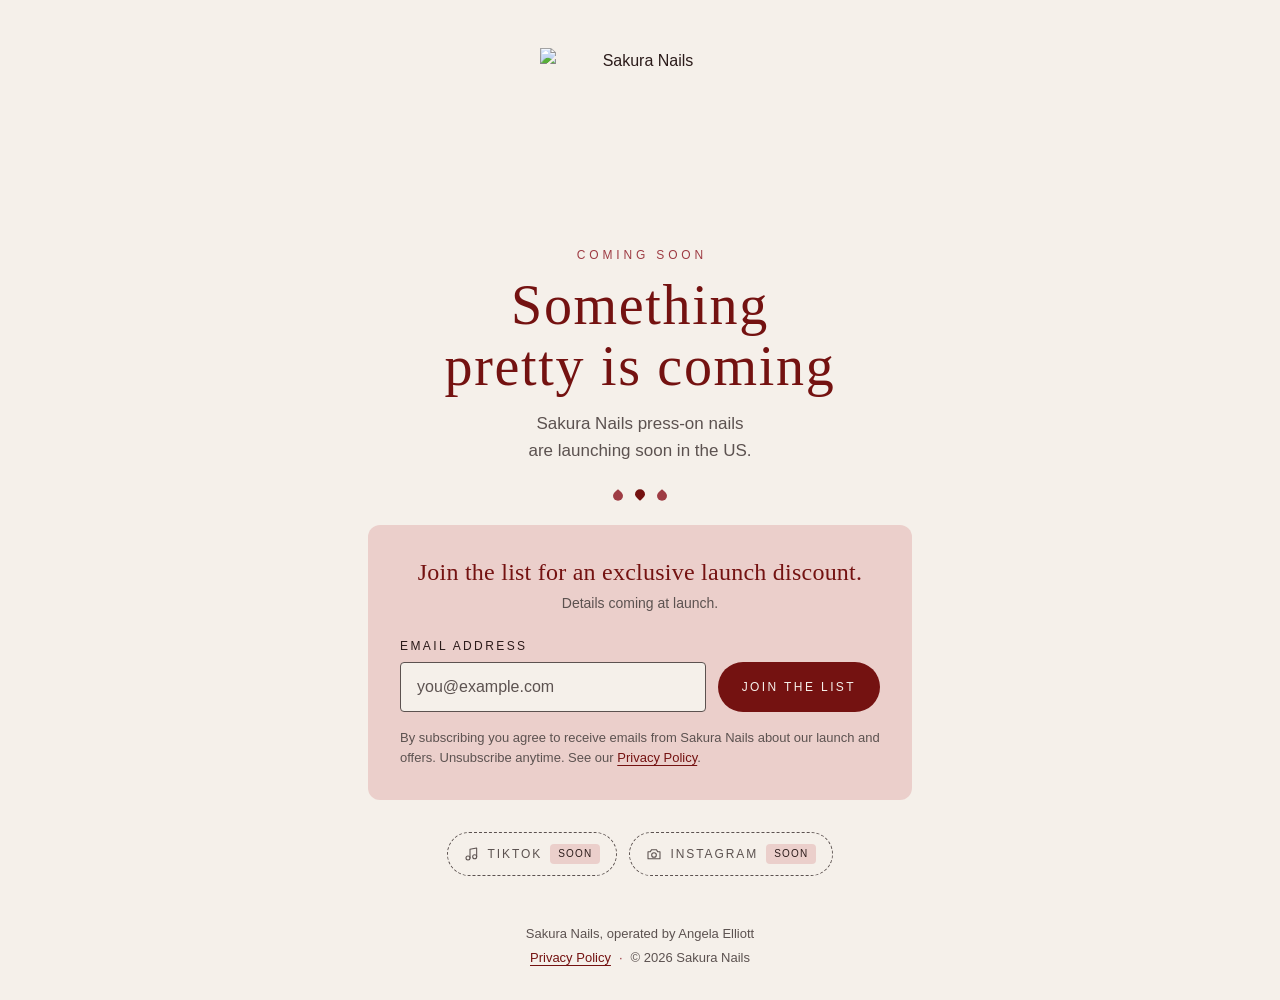
==== index.html @ d661a11f "Add coming-soon page with Kit signup form and social row Single-screen page with logo, headline, lau" ====
<!doctype html>
<html lang="en-US">
<head>
  <meta charset="utf-8">
  <meta name="viewport" content="width=device-width, initial-scale=1">
  <title>Sakura Nails · Press-on nails, coming soon</title>
  <meta name="description" content="Sakura Nails press-on nails are launching soon in the US. Join the list for an exclusive launch discount.">
  <link rel="canonical" href="https://sakuranails.store/">
  <meta name="theme-color" content="#f5f0ea">

  <!-- Open Graph -->
  <meta property="og:type" content="website">
  <meta property="og:site_name" content="Sakura Nails">
  <meta property="og:title" content="Sakura Nails · Press-on nails, coming soon">
  <meta property="og:description" content="Press-on nails launching soon in the US. Join the list for an exclusive launch discount.">
  <meta property="og:url" content="https://sakuranails.store/">
  <meta property="og:image" content="https://sakuranails.store/assets/social/og-image-1200x630.png">
  <meta property="og:image:width" content="1200">
  <meta property="og:image:height" content="630">
  <meta property="og:image:alt" content="Sakura Nails logo with the words Coming soon">
  <meta property="og:locale" content="en_US">

  <!-- Twitter / X -->
  <meta name="twitter:card" content="summary_large_image">
  <meta name="twitter:title" content="Sakura Nails · Press-on nails, coming soon">
  <meta name="twitter:description" content="Press-on nails launching soon in the US. Join the list for an exclusive launch discount.">
  <meta name="twitter:image" content="https://sakuranails.store/assets/social/og-image-1200x630.png">
  <meta name="twitter:image:alt" content="Sakura Nails logo with the words Coming soon">

  <!-- Icons -->
  <link rel="icon" href="assets/icons/favicon.svg" type="image/svg+xml">
  <link rel="icon" href="assets/icons/favicon-32.png" type="image/png" sizes="32x32">
  <link rel="icon" href="assets/icons/favicon.ico" sizes="any">
  <link rel="apple-touch-icon" href="assets/icons/apple-touch-icon.png">
  <link rel="manifest" href="site.webmanifest">

  <link rel="preload" href="assets/fonts/crimson-text-latin-400-normal.woff2" as="font" type="font/woff2" crossorigin>
  <link rel="stylesheet" href="css/style.css">
</head>
<body>
  <a class="skip-link" href="#signup-form">Skip to signup</a>

  <!-- Shared petal shape: the nail-bed teardrop from the brand mark. -->
  <svg width="0" height="0" style="position:absolute" aria-hidden="true" focusable="false">
    <defs>
      <path id="petal" d="M0,-13 C5,-9 11,-4 11,1 A11,11 0 0 1 -11,1 C-11,-4 -5,-9 0,-13Z"/>
    </defs>
  </svg>

  <div class="petals" aria-hidden="true">
    <svg viewBox="-11 -13 22 25" focusable="false"><use href="#petal"/></svg>
    <svg viewBox="-11 -13 22 25" focusable="false"><use href="#petal"/></svg>
    <svg viewBox="-11 -13 22 25" focusable="false"><use href="#petal"/></svg>
    <svg viewBox="-11 -13 22 25" focusable="false"><use href="#petal"/></svg>
    <svg viewBox="-11 -13 22 25" focusable="false"><use href="#petal"/></svg>
    <svg viewBox="-11 -13 22 25" focusable="false"><use href="#petal"/></svg>
    <svg viewBox="-11 -13 22 25" focusable="false"><use href="#petal"/></svg>
    <svg viewBox="-11 -13 22 25" focusable="false"><use href="#petal"/></svg>
  </div>

  <main class="page" id="main">
    <div class="hero">
      <img class="logo" src="assets/logo/logo-lockup.svg" width="480" height="400" alt="Sakura Nails">

      <p class="eyebrow">Coming soon</p>
      <h1 class="headline">Something pretty is coming</h1>
      <p class="subline">Sakura Nails press-on nails are launching soon in the US.</p>

      <div class="divider" aria-hidden="true">
        <svg viewBox="-11 -13 22 25" focusable="false"><use href="#petal"/></svg>
        <svg viewBox="-11 -13 22 25" focusable="false"><use href="#petal"/></svg>
        <svg viewBox="-11 -13 22 25" focusable="false"><use href="#petal"/></svg>
      </div>

      <section class="signup-panel" aria-labelledby="incentive">
        <h2 class="incentive" id="incentive">Join the list for an exclusive launch discount.</h2>
        <p class="incentive-note">Details coming at launch.</p>

        <!--
          Kit signup form.
          With JavaScript: js/main.js reads js/config.js and takes over.
          Without JavaScript: these attributes are used as-is.
            * Until Kit is set up, the form opens signup-soon.html and sends
              no data (the email input deliberately has no name attribute).
            * Once Kit is set up, replace the <form> opening tag with
                <form class="signup" id="signup-form" method="post" action="YOUR_KIT_FORM_ACTION_URL">
              and add name="email_address" (or your Kit field name) to the
              email <input>. See README.md, "Wire up Kit", step 5.
        -->
        <form class="signup" id="signup-form" method="get" action="signup-soon.html">
          <label class="field-label" for="email">Email address</label>
          <div class="field-row">
            <input class="input" id="email" type="email" data-email-input
                   autocomplete="email" inputmode="email" autocapitalize="off" spellcheck="false"
                   placeholder="you@example.com" required maxlength="254"
                   aria-describedby="form-status consent">
            <button class="button" type="submit">
              <span class="spinner" aria-hidden="true"></span>
              <span class="button__text">Join the list</span>
            </button>
          </div>

          <!-- Honeypot: people never see or fill this. Checked by js/main.js only; never sent. -->
          <div class="hp" aria-hidden="true">
            <label for="hp-website">Leave this field empty</label>
            <input id="hp-website" type="text" data-honeypot tabindex="-1" autocomplete="off">
          </div>

          <p class="form-status" id="form-status" role="status" aria-live="polite"></p>

          <p class="consent" id="consent">
            By subscribing you agree to receive emails from Sakura Nails about our launch and offers.
            Unsubscribe anytime. See our <a href="privacy.html">Privacy Policy</a>.
          </p>
        </form>
      </section>

      <!--
        Social row. URLs come from SOCIAL_LINKS in js/config.js.
        Empty URL: stays a non-interactive "soon" item (this markup).
        URL set: js/main.js swaps it for a normal link.
        Icons are simple generic glyphs (music note, camera), not platform logos.
      -->
      <ul class="social" aria-label="Sakura Nails on social media">
        <li>
          <span class="social__item" data-social="tiktok" aria-disabled="true">
            <svg viewBox="0 0 24 24" aria-hidden="true" focusable="false"><path d="M9 18V5l10-2v13"/><circle cx="6" cy="18" r="3"/><circle cx="16" cy="16" r="3"/></svg>
            <span>TikTok</span>
            <span class="social__soon">soon</span>
          </span>
        </li>
        <li>
          <span class="social__item" data-social="instagram" aria-disabled="true">
            <svg viewBox="0 0 24 24" aria-hidden="true" focusable="false"><path d="M3 8.5h3.5l2-3h7l2 3H21V19H3z"/><circle cx="12" cy="13.5" r="3.5"/></svg>
            <span>Instagram</span>
            <span class="social__soon">soon</span>
          </span>
        </li>
      </ul>
    </div>
  </main>

  <footer class="site-footer">
    <p>Sakura Nails, operated by Angela Elliott</p>
    <!-- TODO: add valid physical postal address (PO box / CMRA mailbox) before sending any marketing email (CAN-SPAM). -->
    <p>
      <a href="privacy.html">Privacy Policy</a><span class="sep" aria-hidden="true">·</span>&copy; <span data-year>2026</span> Sakura Nails
    </p>
  </footer>

  <script src="js/config.js"></script>
  <script src="js/main.js"></script>
</body>
</html>
---- css/style.css ----
/* Sakura Nails — coming-soon page
   Colours, spacing and type follow brand/tokens.css (see brand/brand-guidelines.md).
   Flat colour only: no gradients, no drop shadows. */

/* ---------- Self-hosted fonts (SIL OFL, see assets/fonts/OFL-*.txt) ---------- */
@font-face {
  font-family: "Crimson Text";
  font-style: normal;
  font-weight: 400;
  font-display: swap;
  src: url("../assets/fonts/crimson-text-latin-400-normal.woff2") format("woff2");
}
@font-face {
  font-family: "Montserrat";
  font-style: normal;
  font-weight: 400;
  font-display: swap;
  src: url("../assets/fonts/montserrat-latin-400-normal.woff2") format("woff2");
}
@font-face {
  font-family: "Montserrat";
  font-style: normal;
  font-weight: 500;
  font-display: swap;
  src: url("../assets/fonts/montserrat-latin-500-normal.woff2") format("woff2");
}

/* ---------- Tokens ---------- */
:root {
  color-scheme: light;

  --sakura-red: #741211;    /* headings, links, buttons — 10.1:1 on cream */
  --cream: #f5f0ea;         /* page ground */
  --ink: #2b1b1a;           /* body text — 14.5:1 on cream */
  --warm-charcoal: #5c5250; /* secondary text — 6.7:1 on cream, 5.2:1 on blush */
  --blush: #ebcfcb;         /* panels, inputs */
  --rose: #9e3c44;          /* small accents — 5.8:1 on cream */
  --on-sakura-red: var(--cream);

  --space-1: 4px;
  --space-2: 8px;
  --space-3: 12px;
  --space-4: 16px;
  --space-6: 24px;
  --space-8: 32px;
  --space-12: 48px;
  --space-16: 64px;

  --radius-sm: 4px;
  --radius-md: 12px;
  --radius-pill: 999px;

  --font-display: "Crimson Text", Georgia, "Times New Roman", serif;
  --font-sans: "Montserrat", "Helvetica Neue", Arial, sans-serif;
}

/* ---------- Base ---------- */
*,
*::before,
*::after {
  box-sizing: border-box;
}

html {
  -webkit-text-size-adjust: 100%;
  text-size-adjust: 100%;
}

body {
  margin: 0;
  min-height: 100vh;
  min-height: 100svh;
  display: flex;
  flex-direction: column;
  background: var(--cream);
  color: var(--ink);
  font: 400 1rem/1.625 var(--font-sans);
  overflow-x: hidden;
}

img,
svg {
  display: block;
  max-width: 100%;
}

a {
  color: var(--sakura-red);
  text-decoration-thickness: 1px;
  text-underline-offset: 0.2em;
}

a:hover {
  text-decoration-thickness: 2px;
}

:focus-visible {
  outline: 2px solid var(--sakura-red);
  outline-offset: 2px;
}

.visually-hidden {
  position: absolute !important;
  width: 1px;
  height: 1px;
  padding: 0;
  margin: -1px;
  overflow: hidden;
  clip: rect(0 0 0 0);
  white-space: nowrap;
  border: 0;
}

.skip-link {
  position: absolute;
  left: var(--space-4);
  top: var(--space-4);
  z-index: 10;
  padding: var(--space-2) var(--space-4);
  background: var(--sakura-red);
  color: var(--on-sakura-red);
  border-radius: var(--radius-pill);
  font: 500 0.75rem/1rem var(--font-sans);
  letter-spacing: 0.2em;
  text-transform: uppercase;
  text-decoration: none;
  transform: translateY(-200%);
}

.skip-link:focus-visible {
  transform: none;
  outline-color: var(--sakura-red);
}

/* ---------- Falling petals (decorative, original artwork from the brand mark's nail petal) ---------- */
.petals {
  position: fixed;
  inset: 0;
  z-index: 0;
  pointer-events: none;
  overflow: hidden;
}

.petals svg {
  position: absolute;
  top: -40px;
  width: 22px;
  height: 26px;
  fill: var(--blush);
  animation: petal-fall var(--dur, 18s) linear var(--delay, 0s) infinite;
  opacity: 0;
}

.petals svg:nth-child(3n) {
  fill: var(--rose);
  width: 14px;
  height: 17px;
}

.petals svg:nth-child(1) { left: 6%;  --dur: 19s; --delay: -2s; }
.petals svg:nth-child(2) { left: 18%; --dur: 23s; --delay: -11s; }
.petals svg:nth-child(3) { left: 31%; --dur: 21s; --delay: -6s; }
.petals svg:nth-child(4) { left: 47%; --dur: 26s; --delay: -16s; }
.petals svg:nth-child(5) { left: 62%; --dur: 20s; --delay: -3s; }
.petals svg:nth-child(6) { left: 74%; --dur: 24s; --delay: -13s; }
.petals svg:nth-child(7) { left: 86%; --dur: 22s; --delay: -8s; }
.petals svg:nth-child(8) { left: 95%; --dur: 27s; --delay: -19s; }

@keyframes petal-fall {
  0%   { transform: translate3d(0, 0, 0) rotate(0deg);        opacity: 0; }
  8%   { opacity: 0.9; }
  50%  { transform: translate3d(-40px, 55vh, 0) rotate(160deg); }
  92%  { opacity: 0.9; }
  100% { transform: translate3d(20px, 110vh, 0) rotate(320deg); opacity: 0; }
}

/* Reduced motion: petals stay still, scattered, instead of falling. */
@media (prefers-reduced-motion: reduce) {
  .petals svg {
    animation: none;
    opacity: 0.8;
  }
  /* Static positions hug the side margins so they never sit on text. */
  .petals svg:nth-child(1) { top: 6%;  left: 4%;  transform: rotate(20deg); }
  .petals svg:nth-child(2) { top: 70%; left: 3%;  transform: rotate(140deg); }
  .petals svg:nth-child(3) { top: 40%; left: 6%;  transform: rotate(250deg); }
  .petals svg:nth-child(4) { top: 30%; left: 93%; transform: rotate(60deg); }
  .petals svg:nth-child(5) { top: 8%;  left: 88%; transform: rotate(200deg); }
  .petals svg:nth-child(6) { top: 88%; left: 94%; transform: rotate(310deg); }
  .petals svg:nth-child(7) { top: 58%; left: 95%; transform: rotate(100deg); }
  .petals svg:nth-child(8) { top: 92%; left: 7%;  transform: rotate(30deg); }

  *,
  *::before,
  *::after {
    transition-duration: 0.01ms !important;
    animation-duration: 0.01ms !important;
    animation-iteration-count: 1 !important;
  }
}

/* ---------- Layout ---------- */
.page {
  position: relative;
  z-index: 1;
  flex: 1 0 auto;
  display: flex;
  flex-direction: column;
  align-items: center;
  justify-content: center;
  width: 100%;
  padding: var(--space-8) var(--space-4) var(--space-6);
}

.hero {
  width: 100%;
  max-width: 34rem;
  text-align: center;
}

.logo {
  width: 168px;
  height: auto;
  margin: 0 auto var(--space-6);
}

.eyebrow {
  margin: 0 0 var(--space-3);
  font: 500 0.75rem/1rem var(--font-sans);
  letter-spacing: 0.32em;
  text-transform: uppercase;
  color: var(--rose);
  /* letter-spacing adds trailing space; nudge so the text looks centred */
  padding-left: 0.32em;
}

h1,
h2 {
  font-family: var(--font-display);
  font-weight: 400;
  color: var(--sakura-red);
}

.headline {
  margin: 0;
  font-size: clamp(2.25rem, 1.5rem + 3.6vw, 3.5rem);
  line-height: 1.1;
  letter-spacing: 0.03em;
  text-wrap: balance;
}

.subline {
  margin: var(--space-3) auto 0;
  max-width: 26rem;
  color: var(--warm-charcoal);
  font-size: 1rem;
  line-height: 1.625;
  text-wrap: balance;
}

/* Petal divider: three plain teardrops */
.divider {
  display: flex;
  justify-content: center;
  gap: var(--space-3);
  margin: var(--space-6) auto;
  color: var(--rose);
}

.divider svg {
  width: 10px;
  height: 12px;
  fill: currentColor;
}

.divider svg:nth-child(2) {
  color: var(--sakura-red);
  transform: rotate(180deg);
}

/* ---------- Signup panel ---------- */
.signup-panel {
  background: var(--blush);
  border-radius: var(--radius-md);
  padding: var(--space-6) var(--space-4);
  text-align: left;
}

.incentive {
  margin: 0;
  font-family: var(--font-display);
  font-size: 1.375rem;
  line-height: 1.3;
  letter-spacing: 0.01em;
  color: var(--sakura-red);
  text-align: center;
}

.incentive-note {
  margin: var(--space-1) 0 var(--space-6);
  font-size: 0.875rem;
  line-height: 1.375rem;
  color: var(--warm-charcoal);
  text-align: center;
}

.field-label {
  display: block;
  margin-bottom: var(--space-2);
  font: 500 0.75rem/1rem var(--font-sans);
  letter-spacing: 0.2em;
  text-transform: uppercase;
  color: var(--ink);
}

.field-row {
  display: flex;
  flex-direction: column;
  gap: var(--space-3);
}

.input {
  width: 100%;
  min-height: 48px;
  padding: var(--space-3) var(--space-4);
  border: 1px solid var(--warm-charcoal);
  border-radius: var(--radius-sm);
  background: var(--cream);
  color: var(--ink);
  font: 400 1rem/1.5 var(--font-sans); /* 16px stops iOS zoom-on-focus */
}

.input::placeholder {
  color: var(--warm-charcoal);
  opacity: 1;
}

.input:focus-visible {
  outline: 2px solid var(--sakura-red);
  outline-offset: 2px;
  border-color: var(--sakura-red);
}

.input[aria-invalid="true"] {
  border-color: var(--sakura-red);
  border-width: 2px;
}

.button {
  display: inline-flex;
  align-items: center;
  justify-content: center;
  gap: var(--space-2);
  min-height: 48px;
  padding: var(--space-3) var(--space-6);
  border: 0;
  border-radius: var(--radius-pill);
  background: var(--sakura-red);
  color: var(--on-sakura-red);
  font: 500 0.75rem/1rem var(--font-sans);
  letter-spacing: 0.2em;
  text-transform: uppercase;
  white-space: nowrap;
  cursor: pointer;
}

.button:hover {
  background: var(--ink);
}

.button[aria-disabled="true"] {
  cursor: progress;
  background: var(--warm-charcoal);
}

.spinner {
  display: none;
  width: 12px;
  height: 12px;
  border: 2px solid currentColor;
  border-right-color: transparent;
  border-radius: 50%;
  animation: spin 0.8s linear infinite;
}

.is-busy .spinner {
  display: inline-block;
}

@keyframes spin {
  to { transform: rotate(360deg); }
}

/* Honeypot: off-screen for people, still in the DOM for bots */
.hp {
  position: absolute;
  left: -10000px;
  width: 1px;
  height: 1px;
  overflow: hidden;
}

.form-status {
  margin: var(--space-3) 0 0;
  font-size: 0.875rem;
  line-height: 1.375rem;
  color: var(--ink);
}

.form-status:empty {
  display: none;
}

.form-status[data-state="success"],
.form-status[data-state="error"],
.form-status[data-state="info"] {
  padding: var(--space-3) var(--space-4);
  border-radius: var(--radius-sm);
  background: var(--cream);
  border-left: 4px solid var(--sakura-red);
}

.form-status[data-state="error"] {
  color: var(--sakura-red);
}

.consent {
  margin: var(--space-4) 0 0;
  font-size: 0.8125rem;
  line-height: 1.25rem;
  color: var(--warm-charcoal);
}

/* ---------- Social row ---------- */
.social {
  display: flex;
  justify-content: center;
  flex-wrap: wrap;
  gap: var(--space-3);
  margin: var(--space-8) 0 0;
  padding: 0;
  list-style: none;
}

.social__item {
  display: inline-flex;
  align-items: center;
  gap: var(--space-2);
  min-height: 44px;
  padding: var(--space-2) var(--space-4);
  border: 1px solid var(--sakura-red);
  border-radius: var(--radius-pill);
  color: var(--sakura-red);
  font: 500 0.75rem/1rem var(--font-sans);
  letter-spacing: 0.16em;
  text-transform: uppercase;
  text-decoration: none;
}

.social__item svg {
  width: 16px;
  height: 16px;
  flex: none;
  fill: none;
  stroke: currentColor;
  stroke-width: 1.6;
  stroke-linecap: round;
  stroke-linejoin: round;
}

a.social__item:hover {
  background: var(--sakura-red);
  color: var(--on-sakura-red);
}

.social__item[aria-disabled="true"] {
  border-style: dashed;
  border-color: var(--warm-charcoal);
  color: var(--warm-charcoal);
  cursor: default;
}

.social__soon {
  padding: 2px var(--space-2);
  border-radius: var(--radius-sm);
  background: var(--blush);
  color: var(--ink);
  font-size: 0.625rem;
  letter-spacing: 0.12em;
}

/* ---------- Footer ---------- */
.site-footer {
  position: relative;
  z-index: 1;
  padding: var(--space-6) var(--space-4) var(--space-8);
  text-align: center;
  font-size: 0.8125rem;
  line-height: 1.25rem;
  color: var(--warm-charcoal);
}

.site-footer p {
  margin: 0;
}

.site-footer p + p {
  margin-top: var(--space-1);
}

.site-footer .sep {
  margin: 0 var(--space-2);
  color: var(--rose);
}

/* ---------- Simple pages (privacy, signup-soon) ---------- */
.doc {
  position: relative;
  z-index: 1;
  flex: 1 0 auto;
  width: 100%;
  max-width: 42rem;
  margin: 0 auto;
  padding: var(--space-8) var(--space-4) var(--space-6);
}

.doc__logo-link {
  display: inline-block;
  margin-bottom: var(--space-8);
  border-radius: var(--radius-sm);
}

.doc__logo {
  width: 120px;
  height: auto;
}

.doc h1 {
  margin: 0 0 var(--space-2);
  font-size: clamp(2rem, 1.6rem + 2vw, 2.5rem);
  line-height: 1.2;
  letter-spacing: 0.03em;
}

.doc h2 {
  margin: var(--space-8) 0 var(--space-2);
  font-size: 1.5rem;
  line-height: 2rem;
  letter-spacing: 0.02em;
}

.doc p,
.doc li {
  max-width: 38rem;
}

.doc ul {
  padding-left: var(--space-6);
}

.doc .meta {
  margin-top: 0;
  color: var(--warm-charcoal);
  font-size: 0.875rem;
}

.doc .back {
  display: inline-block;
  margin-top: var(--space-12);
}

/* ---------- Larger screens ---------- */
@media (min-width: 480px) {
  .field-row {
    flex-direction: row;
  }
  .field-row .input {
    flex: 1 1 auto;
  }
  .signup-panel {
    padding: var(--space-8);
  }
}

@media (min-width: 768px) {
  .page {
    padding-top: var(--space-12);
  }
  .logo {
    width: 200px;
    margin-bottom: var(--space-8);
  }
  .subline {
    font-size: 1.0625rem;
  }
  .incentive {
    font-size: 1.5rem;
  }
  .doc {
    padding-top: var(--space-12);
  }
}

@media (min-width: 1200px) {
  .petals svg {
    width: 28px;
    height: 33px;
  }
}

/* Windows high-contrast / forced colours */
@media (forced-colors: active) {
  .button,
  .social__item,
  .input {
    border: 1px solid ButtonText;
  }
  .petals {
    display: none;
  }
}
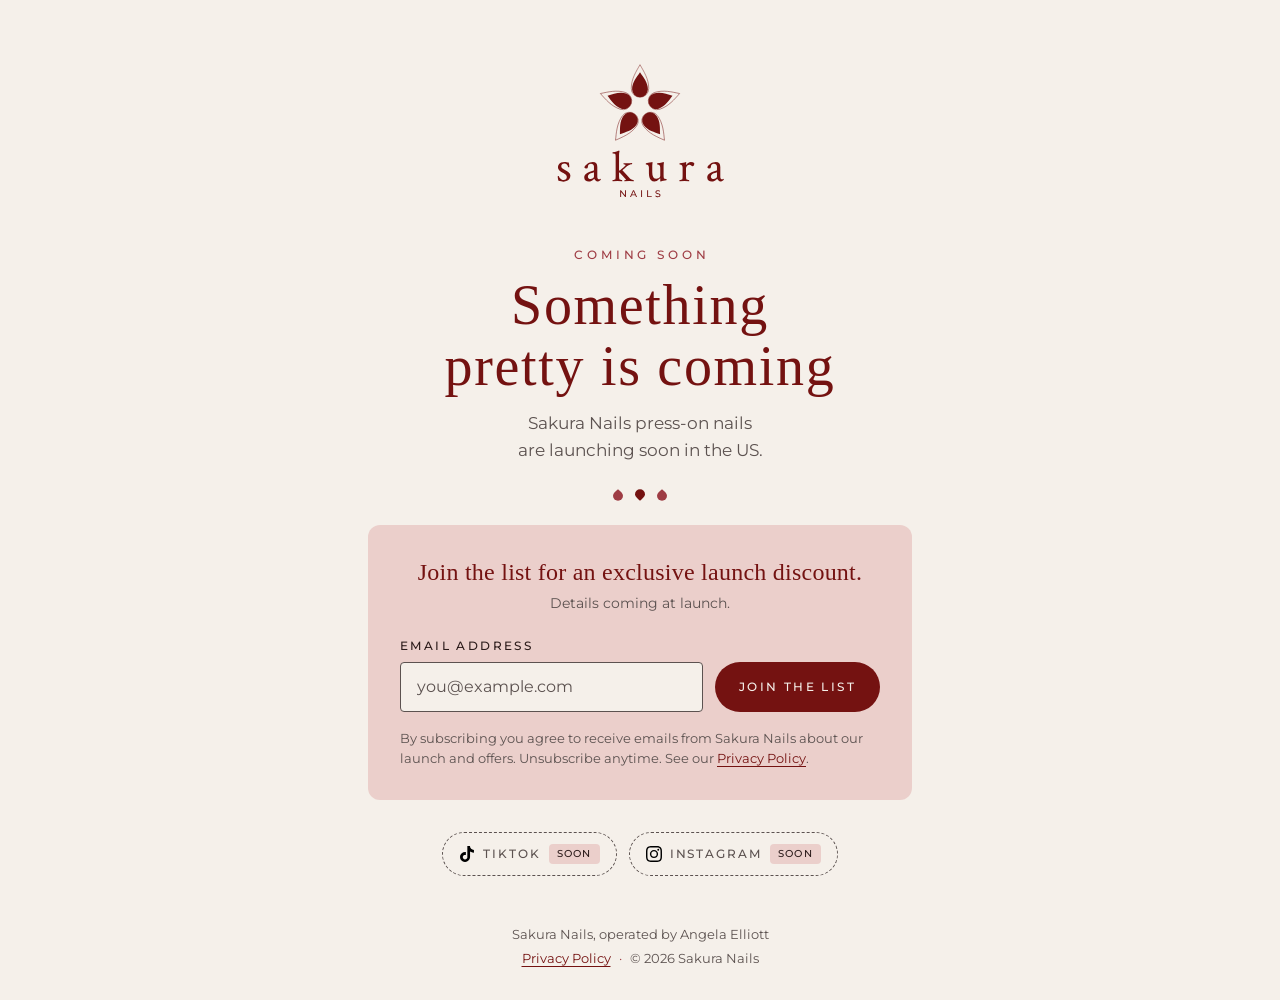
==== commit 033f63b6: "Use official TikTok and Instagram glyphs in the social row Replace the generic music-note and camera" ====
--- a/index.html
+++ b/index.html
@@ -119,19 +119,21 @@
         Social row. URLs come from SOCIAL_LINKS in js/config.js.
         Empty URL: stays a non-interactive "soon" item (this markup).
         URL set: js/main.js swaps it for a normal link.
-        Icons are simple generic glyphs (music note, camera), not platform logos.
+        Icons are the official TikTok and Instagram glyphs, taken from Simple Icons
+        (simpleicons.org, CC0). They are shown in black, unaltered, per the platforms'
+        brand guidelines. The logos remain trademarks of their owners.
       -->
       <ul class="social" aria-label="Sakura Nails on social media">
         <li>
           <span class="social__item" data-social="tiktok" aria-disabled="true">
-            <svg viewBox="0 0 24 24" aria-hidden="true" focusable="false"><path d="M9 18V5l10-2v13"/><circle cx="6" cy="18" r="3"/><circle cx="16" cy="16" r="3"/></svg>
+            <svg viewBox="0 0 24 24" aria-hidden="true" focusable="false"><path d="M12.525.02c1.31-.02 2.61-.01 3.91-.02.08 1.53.63 3.09 1.75 4.17 1.12 1.11 2.7 1.62 4.24 1.79v4.03c-1.44-.05-2.89-.35-4.2-.97-.57-.26-1.1-.59-1.62-.93-.01 2.92.01 5.84-.02 8.75-.08 1.4-.54 2.79-1.35 3.94-1.31 1.92-3.58 3.17-5.91 3.21-1.43.08-2.86-.31-4.08-1.03-2.02-1.19-3.44-3.37-3.65-5.71-.02-.5-.03-1-.01-1.49.18-1.9 1.12-3.72 2.58-4.96 1.66-1.44 3.98-2.13 6.15-1.72.02 1.48-.04 2.96-.04 4.44-.99-.32-2.15-.23-3.02.37-.63.41-1.11 1.04-1.36 1.75-.21.51-.15 1.07-.14 1.61.24 1.64 1.82 3.02 3.5 2.87 1.12-.01 2.19-.66 2.77-1.61.19-.33.4-.67.41-1.06.1-1.79.06-3.57.07-5.36.01-4.03-.01-8.05.02-12.07z"/></svg>
             <span>TikTok</span>
             <span class="social__soon">soon</span>
           </span>
         </li>
         <li>
           <span class="social__item" data-social="instagram" aria-disabled="true">
-            <svg viewBox="0 0 24 24" aria-hidden="true" focusable="false"><path d="M3 8.5h3.5l2-3h7l2 3H21V19H3z"/><circle cx="12" cy="13.5" r="3.5"/></svg>
+            <svg viewBox="0 0 24 24" aria-hidden="true" focusable="false"><path d="M7.0301.084c-1.2768.0602-2.1487.264-2.911.5634-.7888.3075-1.4575.72-2.1228 1.3877-.6652.6677-1.075 1.3368-1.3802 2.127-.2954.7638-.4956 1.6365-.552 2.914-.0564 1.2775-.0689 1.6882-.0626 4.947.0062 3.2586.0206 3.6671.0825 4.9473.061 1.2765.264 2.1482.5635 2.9107.308.7889.72 1.4573 1.388 2.1228.6679.6655 1.3365 1.0743 2.1285 1.38.7632.295 1.6361.4961 2.9134.552 1.2773.056 1.6884.069 4.9462.0627 3.2578-.0062 3.668-.0207 4.9478-.0814 1.28-.0607 2.147-.2652 2.9098-.5633.7889-.3086 1.4578-.72 2.1228-1.3881.665-.6682 1.0745-1.3378 1.3795-2.1284.2957-.7632.4966-1.636.552-2.9124.056-1.2809.0692-1.6898.063-4.948-.0063-3.2583-.021-3.6668-.0817-4.9465-.0607-1.2797-.264-2.1487-.5633-2.9117-.3084-.7889-.72-1.4568-1.3876-2.1228C21.2982 1.33 20.628.9208 19.8378.6165 19.074.321 18.2017.1197 16.9244.0645 15.6471.0093 15.236-.005 11.977.0014 8.718.0076 8.31.0215 7.0301.0839m.1402 21.6932c-1.17-.0509-1.8053-.2453-2.2287-.408-.5606-.216-.96-.4771-1.3819-.895-.422-.4178-.6811-.8186-.9-1.378-.1644-.4234-.3624-1.058-.4171-2.228-.0595-1.2645-.072-1.6442-.079-4.848-.007-3.2037.0053-3.583.0607-4.848.05-1.169.2456-1.805.408-2.2282.216-.5613.4762-.96.895-1.3816.4188-.4217.8184-.6814 1.3783-.9003.423-.1651 1.0575-.3614 2.227-.4171 1.2655-.06 1.6447-.072 4.848-.079 3.2033-.007 3.5835.005 4.8495.0608 1.169.0508 1.8053.2445 2.228.408.5608.216.96.4754 1.3816.895.4217.4194.6816.8176.9005 1.3787.1653.4217.3617 1.056.4169 2.2263.0602 1.2655.0739 1.645.0796 4.848.0058 3.203-.0055 3.5834-.061 4.848-.051 1.17-.245 1.8055-.408 2.2294-.216.5604-.4763.96-.8954 1.3814-.419.4215-.8181.6811-1.3783.9-.4224.1649-1.0577.3617-2.2262.4174-1.2656.0595-1.6448.072-4.8493.079-3.2045.007-3.5825-.006-4.848-.0608M16.953 5.5864A1.44 1.44 0 1 0 18.39 4.144a1.44 1.44 0 0 0-1.437 1.4424M5.8385 12.012c.0067 3.4032 2.7706 6.1557 6.173 6.1493 3.4026-.0065 6.157-2.7701 6.1506-6.1733-.0065-3.4032-2.771-6.1565-6.174-6.1498-3.403.0067-6.156 2.771-6.1496 6.1738M8 12.0077a4 4 0 1 1 4.008 3.9921A3.9996 3.9996 0 0 1 8 12.0077"/></svg>
             <span>Instagram</span>
             <span class="social__soon">soon</span>
           </span>
--- a/css/style.css
+++ b/css/style.css
@@ -461,16 +461,12 @@
   width: 16px;
   height: 16px;
   flex: none;
-  fill: none;
-  stroke: currentColor;
-  stroke-width: 1.6;
-  stroke-linecap: round;
-  stroke-linejoin: round;
+  /* Official glyphs: kept black in every state (brand guidelines allow black or white). */
+  fill: #000;
 }
 
 a.social__item:hover {
-  background: var(--sakura-red);
-  color: var(--on-sakura-red);
+  background: var(--blush);
 }
 
 .social__item[aria-disabled="true"] {
@@ -618,4 +614,7 @@
   .petals {
     display: none;
   }
-}
+  .social__item svg {
+    fill: CanvasText;
+  }
+}
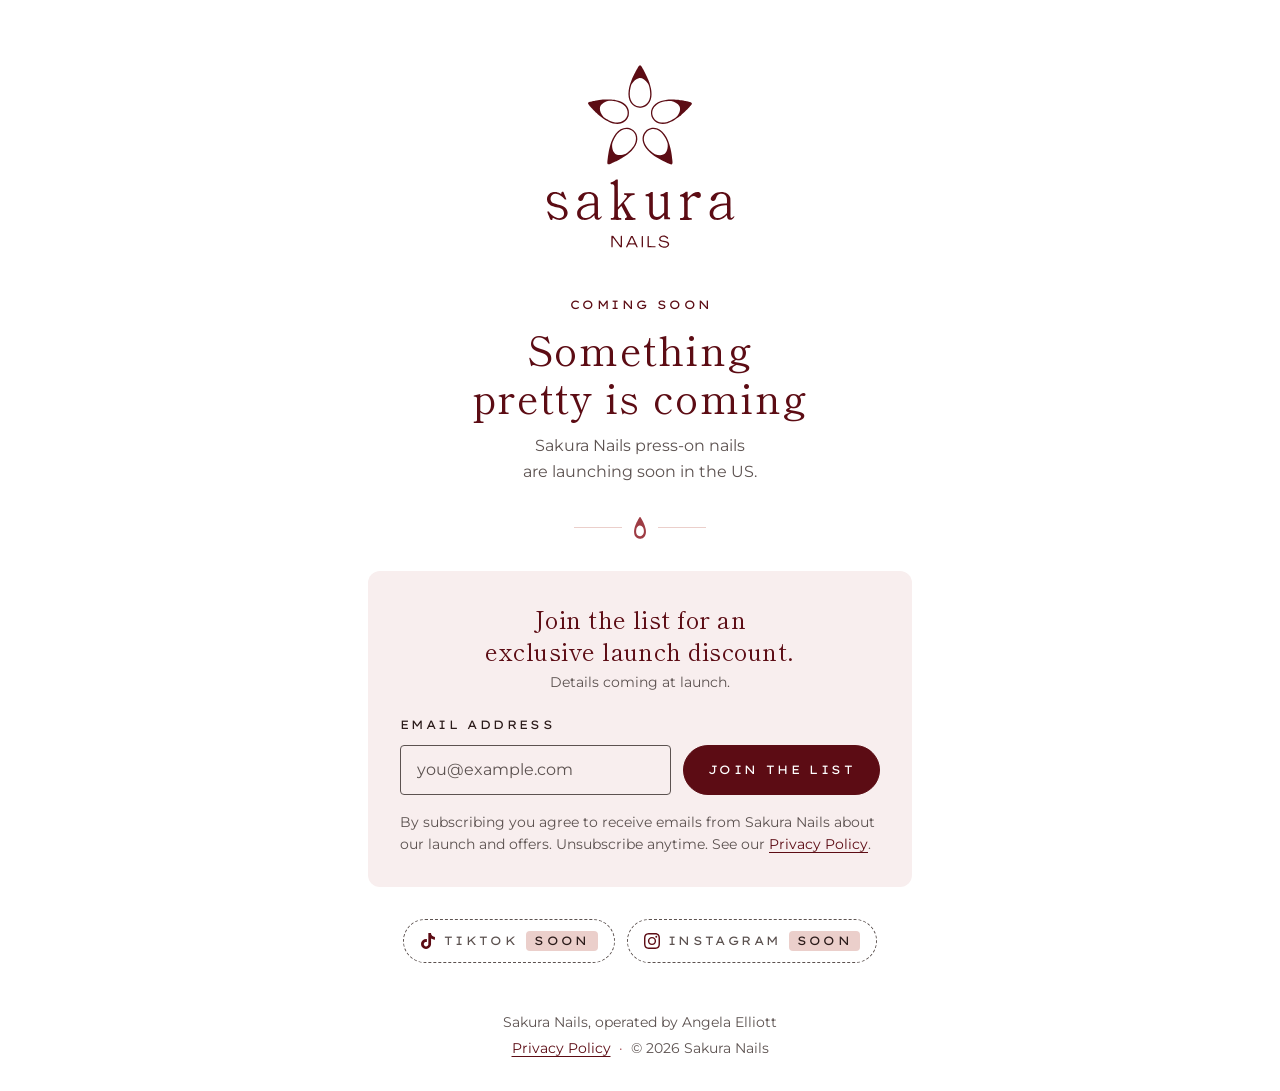
==== commit 3a7d08b9: "Brand v2: white ground, #5C0C14 red, self-hosted brand fonts, new logo and icons - Colours, type, sp" ====
--- a/index.html
+++ b/index.html
@@ -6,7 +6,7 @@
   <title>Sakura Nails · Press-on nails, coming soon</title>
   <meta name="description" content="Sakura Nails press-on nails are launching soon in the US. Join the list for an exclusive launch discount.">
   <link rel="canonical" href="https://sakuranails.store/">
-  <meta name="theme-color" content="#f5f0ea">
+  <meta name="theme-color" content="#5C0C14">
 
   <!-- Open Graph -->
   <meta property="og:type" content="website">
@@ -14,7 +14,7 @@
   <meta property="og:title" content="Sakura Nails · Press-on nails, coming soon">
   <meta property="og:description" content="Press-on nails launching soon in the US. Join the list for an exclusive launch discount.">
   <meta property="og:url" content="https://sakuranails.store/">
-  <meta property="og:image" content="https://sakuranails.store/assets/social/og-image-1200x630.png">
+  <meta property="og:image" content="https://sakuranails.store/og-image-1200x630.png?v=2">
   <meta property="og:image:width" content="1200">
   <meta property="og:image:height" content="630">
   <meta property="og:image:alt" content="Sakura Nails logo with the words Coming soon">
@@ -24,52 +24,54 @@
   <meta name="twitter:card" content="summary_large_image">
   <meta name="twitter:title" content="Sakura Nails · Press-on nails, coming soon">
   <meta name="twitter:description" content="Press-on nails launching soon in the US. Join the list for an exclusive launch discount.">
-  <meta name="twitter:image" content="https://sakuranails.store/assets/social/og-image-1200x630.png">
+  <meta name="twitter:image" content="https://sakuranails.store/og-image-1200x630.png?v=2">
   <meta name="twitter:image:alt" content="Sakura Nails logo with the words Coming soon">
 
   <!-- Icons -->
-  <link rel="icon" href="assets/icons/favicon.svg" type="image/svg+xml">
-  <link rel="icon" href="assets/icons/favicon-32.png" type="image/png" sizes="32x32">
-  <link rel="icon" href="assets/icons/favicon.ico" sizes="any">
-  <link rel="apple-touch-icon" href="assets/icons/apple-touch-icon.png">
-  <link rel="manifest" href="site.webmanifest">
+  <!-- .ico first, then SVG, so browsers that support SVG favicons pick the SVG. ?v=2 busts old caches. -->
+  <link rel="icon" href="/favicon.ico?v=2" sizes="32x32">
+  <link rel="icon" href="/favicon.svg?v=2" type="image/svg+xml">
+  <link rel="apple-touch-icon" href="/apple-touch-icon.png?v=2">
+  <link rel="manifest" href="/site.webmanifest?v=2">
 
-  <link rel="preload" href="assets/fonts/crimson-text-latin-400-normal.woff2" as="font" type="font/woff2" crossorigin>
+  <link rel="preload" href="fonts/ShipporiMincho-400.woff2" as="font" type="font/woff2" crossorigin>
+  <link rel="preload" href="fonts/Montserrat-400.woff2" as="font" type="font/woff2" crossorigin>
+  <link rel="preload" href="fonts/LexendGiga-400.woff2" as="font" type="font/woff2" crossorigin>
+  <link rel="stylesheet" href="css/tokens.css">
   <link rel="stylesheet" href="css/style.css">
 </head>
 <body>
   <a class="skip-link" href="#signup-form">Skip to signup</a>
 
-  <!-- Shared petal shape: the nail-bed teardrop from the brand mark. -->
+  <!-- Shared petal shape: one nail petal from assets/logo/logo-mark-simplified.svg (brand book:
+       "use a single petal as a divider or repeating pattern"). Colour comes from CSS. -->
   <svg width="0" height="0" style="position:absolute" aria-hidden="true" focusable="false">
     <defs>
-      <path id="petal" d="M0,-13 C5,-9 11,-4 11,1 A11,11 0 0 1 -11,1 C-11,-4 -5,-9 0,-13Z"/>
+      <path id="petal" fill-rule="evenodd" d="M-2.7,-69.5C-24.8,-71.2 -40.4,-80.2 -52.9,-98.4C-64.3,-115 -68.9,-142.3 -64.9,-168.4C-64.7,-169.5 -64.2,-173.1 -63.7,-176.3C-61.4,-191 -53.9,-216.1 -46.8,-232.6C-46.5,-233.4 -45.8,-235.1 -45.3,-236.4C-44.8,-237.7 -43.6,-240.3 -42.7,-242.3C-41.7,-244.2 -40.3,-247.3 -39.5,-249.1C-37.4,-253.9 -28.8,-271.1 -26.2,-275.6C-24.9,-277.7 -23.4,-280.4 -22.8,-281.6C-21.7,-283.9 -17.7,-291 -16.1,-293.8C-15.5,-294.7 -14.3,-296.7 -13.5,-298.3C-3.8,-315.9 2.6,-317.6 10.2,-304.5C11,-303.2 12.3,-300.9 13.2,-299.4C14,-298 15.1,-296.1 15.5,-295.3C15.9,-294.6 16.8,-292.9 17.6,-291.7C18.4,-290.4 19.9,-287.9 20.8,-285.9C21.8,-284 22.9,-282 23.3,-281.4C23.7,-280.9 26.1,-276.4 28.6,-271.4C39.7,-249.8 43.3,-242.3 47.6,-231.1C48.5,-228.9 49.6,-226.3 50,-225.3C54.8,-214.2 62.2,-188.5 63.6,-178.3C63.9,-176.2 64.5,-172.7 64.8,-170.6C65.7,-165.8 66.5,-154 66.5,-145.9C66.5,-104.6 41.8,-73.3 6.5,-69.8C1.5,-69.3 0.3,-69.2 -2.7,-69.5ZM4.1,-98.9C25.9,-101.1 41.5,-119.6 43.2,-145.3C43.4,-147.9 43.5,-150.8 43.5,-151.8C43.2,-158.6 42.6,-165.1 42.1,-168.1C41.8,-170.1 41.3,-172.6 41.2,-173.7C40.1,-182 36.9,-191.6 33.7,-196.4C22.4,-213.2 7.5,-221.8 -5.2,-219C-16,-216.5 -28.1,-206.2 -35.9,-192.8C-37.3,-190.2 -40.4,-179.2 -41.3,-173.1C-41.5,-171.7 -41.9,-169.5 -42.1,-168.4C-44.4,-154 -43.7,-139.6 -40.1,-129.3C-33.4,-110.2 -19.1,-99.2 -0.3,-98.6C0.2,-98.6 2.2,-98.7 4.1,-98.9Z"/>
     </defs>
   </svg>
 
   <div class="petals" aria-hidden="true">
-    <svg viewBox="-11 -13 22 25" focusable="false"><use href="#petal"/></svg>
-    <svg viewBox="-11 -13 22 25" focusable="false"><use href="#petal"/></svg>
-    <svg viewBox="-11 -13 22 25" focusable="false"><use href="#petal"/></svg>
-    <svg viewBox="-11 -13 22 25" focusable="false"><use href="#petal"/></svg>
-    <svg viewBox="-11 -13 22 25" focusable="false"><use href="#petal"/></svg>
-    <svg viewBox="-11 -13 22 25" focusable="false"><use href="#petal"/></svg>
-    <svg viewBox="-11 -13 22 25" focusable="false"><use href="#petal"/></svg>
-    <svg viewBox="-11 -13 22 25" focusable="false"><use href="#petal"/></svg>
+    <svg viewBox="-67 -314 134 246" focusable="false"><use href="#petal"/></svg>
+    <svg viewBox="-67 -314 134 246" focusable="false"><use href="#petal"/></svg>
+    <svg viewBox="-67 -314 134 246" focusable="false"><use href="#petal"/></svg>
+    <svg viewBox="-67 -314 134 246" focusable="false"><use href="#petal"/></svg>
+    <svg viewBox="-67 -314 134 246" focusable="false"><use href="#petal"/></svg>
+    <svg viewBox="-67 -314 134 246" focusable="false"><use href="#petal"/></svg>
+    <svg viewBox="-67 -314 134 246" focusable="false"><use href="#petal"/></svg>
+    <svg viewBox="-67 -314 134 246" focusable="false"><use href="#petal"/></svg>
   </div>
 
   <main class="page" id="main">
     <div class="hero">
-      <img class="logo" src="assets/logo/logo-lockup.svg" width="480" height="400" alt="Sakura Nails">
+      <img class="logo" src="assets/logo/logo-lockup.svg" width="1240" height="1244" alt="Sakura Nails">
 
       <p class="eyebrow">Coming soon</p>
       <h1 class="headline">Something pretty is coming</h1>
       <p class="subline">Sakura Nails press-on nails are launching soon in the US.</p>
 
       <div class="divider" aria-hidden="true">
-        <svg viewBox="-11 -13 22 25" focusable="false"><use href="#petal"/></svg>
-        <svg viewBox="-11 -13 22 25" focusable="false"><use href="#petal"/></svg>
-        <svg viewBox="-11 -13 22 25" focusable="false"><use href="#petal"/></svg>
+        <svg viewBox="-67 -314 134 246" focusable="false"><use href="#petal"/></svg>
       </div>
 
       <section class="signup-panel" aria-labelledby="incentive">
@@ -79,18 +81,15 @@
         <!--
           Kit signup form.
           With JavaScript: js/main.js reads js/config.js and takes over.
-          Without JavaScript: these attributes are used as-is.
-            * Until Kit is set up, the form opens signup-soon.html and sends
-              no data (the email input deliberately has no name attribute).
-            * Once Kit is set up, replace the <form> opening tag with
-                <form class="signup" id="signup-form" method="post" action="YOUR_KIT_FORM_ACTION_URL">
-              and add name="email_address" (or your Kit field name) to the
-              email <input>. See README.md, "Wire up Kit", step 5.
+          Without JavaScript: these attributes are used as-is, i.e. a normal
+          POST to Kit, which shows Kit's own confirmation page.
+          Keep the action URL and the input's name in sync with js/config.js.
+          To pause signups, see README.md, "Wire up Kit", step 5.
         -->
-        <form class="signup" id="signup-form" method="get" action="signup-soon.html">
+        <form class="signup" id="signup-form" method="post" action="https://app.kit.com/forms/10226086/subscriptions">
           <label class="field-label" for="email">Email address</label>
           <div class="field-row">
-            <input class="input" id="email" type="email" data-email-input
+            <input class="input" id="email" name="email_address" type="email" data-email-input
                    autocomplete="email" inputmode="email" autocapitalize="off" spellcheck="false"
                    placeholder="you@example.com" required maxlength="254"
                    aria-describedby="form-status consent">
@@ -120,8 +119,8 @@
         Empty URL: stays a non-interactive "soon" item (this markup).
         URL set: js/main.js swaps it for a normal link.
         Icons are the official TikTok and Instagram glyphs, taken from Simple Icons
-        (simpleicons.org, CC0). They are shown in black, unaltered, per the platforms'
-        brand guidelines. The logos remain trademarks of their owners.
+        (simpleicons.org, CC0), shown in sakura-red to match the brand. The logos remain
+        trademarks of their owners.
       -->
       <ul class="social" aria-label="Sakura Nails on social media">
         <li>
--- a/css/tokens.css
+++ b/css/tokens.css
@@ -0,0 +1,37 @@
+/* Copied from the brand handoff (design-system/tokens.css, v2). Only change: font URLs point to ../fonts/. */
+/* Sakura Nails — generated from tokens.json (v2). Fonts are self-hosted from ./fonts */
+@font-face{font-family:"Shippori Mincho";src:url("../fonts/ShipporiMincho-400.woff2") format("woff2");font-weight:400;font-style:normal;font-display:swap}
+@font-face{font-family:"Lexend Giga";src:url("../fonts/LexendGiga-300.woff2") format("woff2");font-weight:300;font-style:normal;font-display:swap}
+@font-face{font-family:"Lexend Giga";src:url("../fonts/LexendGiga-400.woff2") format("woff2");font-weight:400;font-style:normal;font-display:swap}
+@font-face{font-family:"Montserrat";src:url("../fonts/Montserrat-400.woff2") format("woff2");font-weight:400;font-style:normal;font-display:swap}
+@font-face{font-family:"Montserrat";src:url("../fonts/Montserrat-500.woff2") format("woff2");font-weight:500;font-style:normal;font-display:swap}
+:root{
+  --sakura-red:#5C0C14;
+  --white:#FFFFFF;
+  --ink:#2B1B1A;
+  --warm-charcoal:#5C5250;
+  --blush-light:#F8EEEE;
+  --blush:#EBCFCB;
+  --rose:#9E3C44;
+  --on-sakura-red:var(--white);
+  --font-display:"AR Mincho", "Shippori Mincho", Georgia, "Times New Roman", serif;
+  --font-label:"Agrandir Wide", "Lexend Giga", "Montserrat", "Helvetica Neue", Arial, sans-serif;
+  --font-sans:"Montserrat", "Helvetica Neue", Arial, sans-serif;
+  --display-xl-size:64px;--display-xl-line:68px;--display-xl-weight:400;--display-xl-tracking:0.12em;
+  --headline-size:40px;--headline-line:48px;--headline-weight:400;--headline-tracking:0.04em;
+  --title-size:24px;--title-line:32px;--title-weight:400;--title-tracking:0.02em;
+  --body-size:16px;--body-line:26px;--body-weight:400;
+  --body-sm-size:14px;--body-sm-line:22px;--body-sm-weight:400;
+  --label-size:12px;--label-line:16px;--label-weight:400;--label-tracking:0.2em;
+  --space-1:4px;
+  --space-2:8px;
+  --space-3:12px;
+  --space-4:16px;
+  --space-6:24px;
+  --space-8:32px;
+  --space-12:48px;
+  --space-16:64px;
+  --radius-sm:4px;
+  --radius-md:12px;
+  --radius-pill:999px;
+}
--- a/css/style.css
+++ b/css/style.css
@@ -1,57 +1,10 @@
 /* Sakura Nails — coming-soon page
-   Colours, spacing and type follow brand/tokens.css (see brand/brand-guidelines.md).
+   Colours, type, spacing, radii and @font-face rules come from css/tokens.css
+   (brand v2, see brand/README.md). This file only uses those variables: no colour values here.
    Flat colour only: no gradients, no drop shadows. */
 
-/* ---------- Self-hosted fonts (SIL OFL, see assets/fonts/OFL-*.txt) ---------- */
-@font-face {
-  font-family: "Crimson Text";
-  font-style: normal;
-  font-weight: 400;
-  font-display: swap;
-  src: url("../assets/fonts/crimson-text-latin-400-normal.woff2") format("woff2");
-}
-@font-face {
-  font-family: "Montserrat";
-  font-style: normal;
-  font-weight: 400;
-  font-display: swap;
-  src: url("../assets/fonts/montserrat-latin-400-normal.woff2") format("woff2");
-}
-@font-face {
-  font-family: "Montserrat";
-  font-style: normal;
-  font-weight: 500;
-  font-display: swap;
-  src: url("../assets/fonts/montserrat-latin-500-normal.woff2") format("woff2");
-}
-
-/* ---------- Tokens ---------- */
 :root {
   color-scheme: light;
-
-  --sakura-red: #741211;    /* headings, links, buttons — 10.1:1 on cream */
-  --cream: #f5f0ea;         /* page ground */
-  --ink: #2b1b1a;           /* body text — 14.5:1 on cream */
-  --warm-charcoal: #5c5250; /* secondary text — 6.7:1 on cream, 5.2:1 on blush */
-  --blush: #ebcfcb;         /* panels, inputs */
-  --rose: #9e3c44;          /* small accents — 5.8:1 on cream */
-  --on-sakura-red: var(--cream);
-
-  --space-1: 4px;
-  --space-2: 8px;
-  --space-3: 12px;
-  --space-4: 16px;
-  --space-6: 24px;
-  --space-8: 32px;
-  --space-12: 48px;
-  --space-16: 64px;
-
-  --radius-sm: 4px;
-  --radius-md: 12px;
-  --radius-pill: 999px;
-
-  --font-display: "Crimson Text", Georgia, "Times New Roman", serif;
-  --font-sans: "Montserrat", "Helvetica Neue", Arial, sans-serif;
 }
 
 /* ---------- Base ---------- */
@@ -72,9 +25,12 @@
   min-height: 100svh;
   display: flex;
   flex-direction: column;
-  background: var(--cream);
+  background: var(--white);
   color: var(--ink);
-  font: 400 1rem/1.625 var(--font-sans);
+  font-family: var(--font-sans);
+  font-weight: var(--body-weight);
+  font-size: var(--body-size);
+  line-height: var(--body-line);
   overflow-x: hidden;
 }
 
@@ -94,9 +50,15 @@
   text-decoration-thickness: 2px;
 }
 
+/* Focus ring: 2px sakura-red, 2px offset, on white and the blush panels.
+   On a sakura-red fill, use .on-red to switch the ring to white. */
 :focus-visible {
   outline: 2px solid var(--sakura-red);
   outline-offset: 2px;
+}
+
+.on-red :focus-visible {
+  outline-color: var(--white);
 }
 
 .visually-hidden {
@@ -111,6 +73,21 @@
   border: 0;
 }
 
+/* ---------- Label style: eyebrows, buttons, tags (brand "label" token) ---------- */
+.skip-link,
+.eyebrow,
+.field-label,
+.button,
+.social__item,
+.social__soon {
+  font-family: var(--font-label);
+  font-weight: var(--label-weight);
+  font-size: var(--label-size);
+  line-height: var(--label-line);
+  letter-spacing: var(--label-tracking);
+  text-transform: uppercase;
+}
+
 .skip-link {
   position: absolute;
   left: var(--space-4);
@@ -120,19 +97,15 @@
   background: var(--sakura-red);
   color: var(--on-sakura-red);
   border-radius: var(--radius-pill);
-  font: 500 0.75rem/1rem var(--font-sans);
-  letter-spacing: 0.2em;
-  text-transform: uppercase;
   text-decoration: none;
   transform: translateY(-200%);
 }
 
 .skip-link:focus-visible {
   transform: none;
-  outline-color: var(--sakura-red);
-}
-
-/* ---------- Falling petals (decorative, original artwork from the brand mark's nail petal) ---------- */
+}
+
+/* ---------- Falling petals (decorative: one nail petal from the brand mark) ---------- */
 .petals {
   position: fixed;
   inset: 0;
@@ -141,10 +114,11 @@
   overflow: hidden;
 }
 
+/* Petal viewBox is 134 × 246, so width:height ≈ 0.545 */
 .petals svg {
   position: absolute;
   top: -40px;
-  width: 22px;
+  width: 14px;
   height: 26px;
   fill: var(--blush);
   animation: petal-fall var(--dur, 18s) linear var(--delay, 0s) infinite;
@@ -153,8 +127,8 @@
 
 .petals svg:nth-child(3n) {
   fill: var(--rose);
-  width: 14px;
-  height: 17px;
+  width: 10px;
+  height: 18px;
 }
 
 .petals svg:nth-child(1) { left: 6%;  --dur: 19s; --delay: -2s; }
@@ -189,6 +163,14 @@
   .petals svg:nth-child(6) { top: 88%; left: 94%; transform: rotate(310deg); }
   .petals svg:nth-child(7) { top: 58%; left: 95%; transform: rotate(100deg); }
   .petals svg:nth-child(8) { top: 92%; left: 7%;  transform: rotate(30deg); }
+
+  /* Below 768px the text runs close to the edges and the petal layer is fixed while the
+     page scrolls, so a still petal would sit on text at some point: hide them there. */
+  @media (max-width: 767px) {
+    .petals {
+      display: none;
+    }
+  }
 
   *,
   *::before,
@@ -218,34 +200,39 @@
   text-align: center;
 }
 
+/* Logo lockup (1240 × 1244 viewBox, ~8% transparent margin built in).
+   Clear space: at least the height of the lowercase "a" (≈13% of the logo's width)
+   on every side; the margins below plus the built-in margin cover that. */
 .logo {
-  width: 168px;
+  width: 176px;
   height: auto;
   margin: 0 auto var(--space-6);
 }
 
 .eyebrow {
   margin: 0 0 var(--space-3);
-  font: 500 0.75rem/1rem var(--font-sans);
-  letter-spacing: 0.32em;
-  text-transform: uppercase;
-  color: var(--rose);
+  color: var(--sakura-red);
   /* letter-spacing adds trailing space; nudge so the text looks centred */
-  padding-left: 0.32em;
+  padding-left: var(--label-tracking);
 }
 
 h1,
 h2 {
   font-family: var(--font-display);
-  font-weight: 400;
+  font-weight: var(--headline-weight);
   color: var(--sakura-red);
+}
+
+/* "headline" token */
+.headline,
+.doc h1 {
+  font-size: var(--headline-size);
+  line-height: var(--headline-line);
+  letter-spacing: var(--headline-tracking);
 }
 
 .headline {
   margin: 0;
-  font-size: clamp(2.25rem, 1.5rem + 3.6vw, 3.5rem);
-  line-height: 1.1;
-  letter-spacing: 0.03em;
   text-wrap: balance;
 }
 
@@ -253,63 +240,86 @@
   margin: var(--space-3) auto 0;
   max-width: 26rem;
   color: var(--warm-charcoal);
-  font-size: 1rem;
-  line-height: 1.625;
   text-wrap: balance;
 }
 
-/* Petal divider: three plain teardrops */
+/* Divider: one petal between two short blush rules */
 .divider {
   display: flex;
+  align-items: center;
   justify-content: center;
   gap: var(--space-3);
-  margin: var(--space-6) auto;
-  color: var(--rose);
+  margin: var(--space-8) auto;
+}
+
+.divider::before,
+.divider::after {
+  content: "";
+  width: var(--space-12);
+  height: 1px;
+  background: var(--blush);
 }
 
 .divider svg {
-  width: 10px;
-  height: 12px;
-  fill: currentColor;
-}
-
-.divider svg:nth-child(2) {
-  color: var(--sakura-red);
-  transform: rotate(180deg);
+  width: 12px;
+  height: 22px;
+  fill: var(--rose);
 }
 
 /* ---------- Signup panel ---------- */
 .signup-panel {
-  background: var(--blush);
+  background: var(--blush-light);
   border-radius: var(--radius-md);
   padding: var(--space-6) var(--space-4);
   text-align: left;
 }
 
+/* "title" token */
+.incentive,
+.doc h2 {
+  font-size: var(--title-size);
+  line-height: var(--title-line);
+  letter-spacing: var(--title-tracking);
+}
+
 .incentive {
   margin: 0;
-  font-family: var(--font-display);
-  font-size: 1.375rem;
-  line-height: 1.3;
-  letter-spacing: 0.01em;
-  color: var(--sakura-red);
   text-align: center;
+  text-wrap: balance;
+}
+
+/* From 24rem (384px) up, Shippori Mincho sets the headline and the incentive on two lines
+   each (above 36rem the hero width is fixed). Reserve those lines so a narrower fallback
+   font shown before the web font arrives (font-display: swap) does not shift the form down. */
+@media (min-width: 24rem) {
+  .headline {
+    min-height: calc(var(--headline-line) * 2);
+  }
+
+  .incentive {
+    min-height: calc(var(--title-line) * 2);
+  }
+}
+
+/* "body-sm" token: captions, form notes, legal text */
+.incentive-note,
+.form-status,
+.consent,
+.site-footer,
+.doc .meta {
+  font-size: var(--body-sm-size);
+  line-height: var(--body-sm-line);
 }
 
 .incentive-note {
   margin: var(--space-1) 0 var(--space-6);
-  font-size: 0.875rem;
-  line-height: 1.375rem;
   color: var(--warm-charcoal);
   text-align: center;
 }
 
 .field-label {
   display: block;
-  margin-bottom: var(--space-2);
-  font: 500 0.75rem/1rem var(--font-sans);
-  letter-spacing: 0.2em;
-  text-transform: uppercase;
+  margin-bottom: var(--space-3);
   color: var(--ink);
 }
 
@@ -325,9 +335,12 @@
   padding: var(--space-3) var(--space-4);
   border: 1px solid var(--warm-charcoal);
   border-radius: var(--radius-sm);
-  background: var(--cream);
+  background: var(--blush-light);
   color: var(--ink);
-  font: 400 1rem/1.5 var(--font-sans); /* 16px stops iOS zoom-on-focus */
+  font-family: var(--font-sans);
+  font-weight: var(--body-weight);
+  font-size: var(--body-size); /* 16px stops iOS zoom-on-focus */
+  line-height: 1.5;
 }
 
 .input::placeholder {
@@ -336,8 +349,6 @@
 }
 
 .input:focus-visible {
-  outline: 2px solid var(--sakura-red);
-  outline-offset: 2px;
   border-color: var(--sakura-red);
 }
 
@@ -353,24 +364,25 @@
   gap: var(--space-2);
   min-height: 48px;
   padding: var(--space-3) var(--space-6);
-  border: 0;
+  border: 1px solid var(--sakura-red);
   border-radius: var(--radius-pill);
   background: var(--sakura-red);
   color: var(--on-sakura-red);
-  font: 500 0.75rem/1rem var(--font-sans);
-  letter-spacing: 0.2em;
-  text-transform: uppercase;
   white-space: nowrap;
   cursor: pointer;
 }
 
 .button:hover {
-  background: var(--ink);
-}
-
-.button[aria-disabled="true"] {
+  background: var(--blush);
+  color: var(--sakura-red);
+}
+
+.button[aria-disabled="true"],
+.button[aria-disabled="true"]:hover {
   cursor: progress;
+  border-color: var(--warm-charcoal);
   background: var(--warm-charcoal);
+  color: var(--on-sakura-red);
 }
 
 .spinner {
@@ -402,8 +414,6 @@
 
 .form-status {
   margin: var(--space-3) 0 0;
-  font-size: 0.875rem;
-  line-height: 1.375rem;
   color: var(--ink);
 }
 
@@ -416,7 +426,7 @@
 .form-status[data-state="info"] {
   padding: var(--space-3) var(--space-4);
   border-radius: var(--radius-sm);
-  background: var(--cream);
+  background: var(--white);
   border-left: 4px solid var(--sakura-red);
 }
 
@@ -426,8 +436,6 @@
 
 .consent {
   margin: var(--space-4) 0 0;
-  font-size: 0.8125rem;
-  line-height: 1.25rem;
   color: var(--warm-charcoal);
 }
 
@@ -451,9 +459,6 @@
   border: 1px solid var(--sakura-red);
   border-radius: var(--radius-pill);
   color: var(--sakura-red);
-  font: 500 0.75rem/1rem var(--font-sans);
-  letter-spacing: 0.16em;
-  text-transform: uppercase;
   text-decoration: none;
 }
 
@@ -461,8 +466,7 @@
   width: 16px;
   height: 16px;
   flex: none;
-  /* Official glyphs: kept black in every state (brand guidelines allow black or white). */
-  fill: #000;
+  fill: var(--sakura-red);
 }
 
 a.social__item:hover {
@@ -481,8 +485,6 @@
   border-radius: var(--radius-sm);
   background: var(--blush);
   color: var(--ink);
-  font-size: 0.625rem;
-  letter-spacing: 0.12em;
 }
 
 /* ---------- Footer ---------- */
@@ -491,8 +493,6 @@
   z-index: 1;
   padding: var(--space-6) var(--space-4) var(--space-8);
   text-align: center;
-  font-size: 0.8125rem;
-  line-height: 1.25rem;
   color: var(--warm-charcoal);
 }
 
@@ -526,6 +526,7 @@
   border-radius: var(--radius-sm);
 }
 
+/* 120px is the brand's minimum lockup width */
 .doc__logo {
   width: 120px;
   height: auto;
@@ -533,16 +534,10 @@
 
 .doc h1 {
   margin: 0 0 var(--space-2);
-  font-size: clamp(2rem, 1.6rem + 2vw, 2.5rem);
-  line-height: 1.2;
-  letter-spacing: 0.03em;
 }
 
 .doc h2 {
   margin: var(--space-8) 0 var(--space-2);
-  font-size: 1.5rem;
-  line-height: 2rem;
-  letter-spacing: 0.02em;
 }
 
 .doc p,
@@ -557,7 +552,6 @@
 .doc .meta {
   margin-top: 0;
   color: var(--warm-charcoal);
-  font-size: 0.875rem;
 }
 
 .doc .back {
@@ -583,14 +577,8 @@
     padding-top: var(--space-12);
   }
   .logo {
-    width: 200px;
+    width: 216px;
     margin-bottom: var(--space-8);
-  }
-  .subline {
-    font-size: 1.0625rem;
-  }
-  .incentive {
-    font-size: 1.5rem;
   }
   .doc {
     padding-top: var(--space-12);
@@ -599,7 +587,7 @@
 
 @media (min-width: 1200px) {
   .petals svg {
-    width: 28px;
+    width: 18px;
     height: 33px;
   }
 }
@@ -614,7 +602,8 @@
   .petals {
     display: none;
   }
-  .social__item svg {
+  .social__item svg,
+  .divider svg {
     fill: CanvasText;
   }
 }
